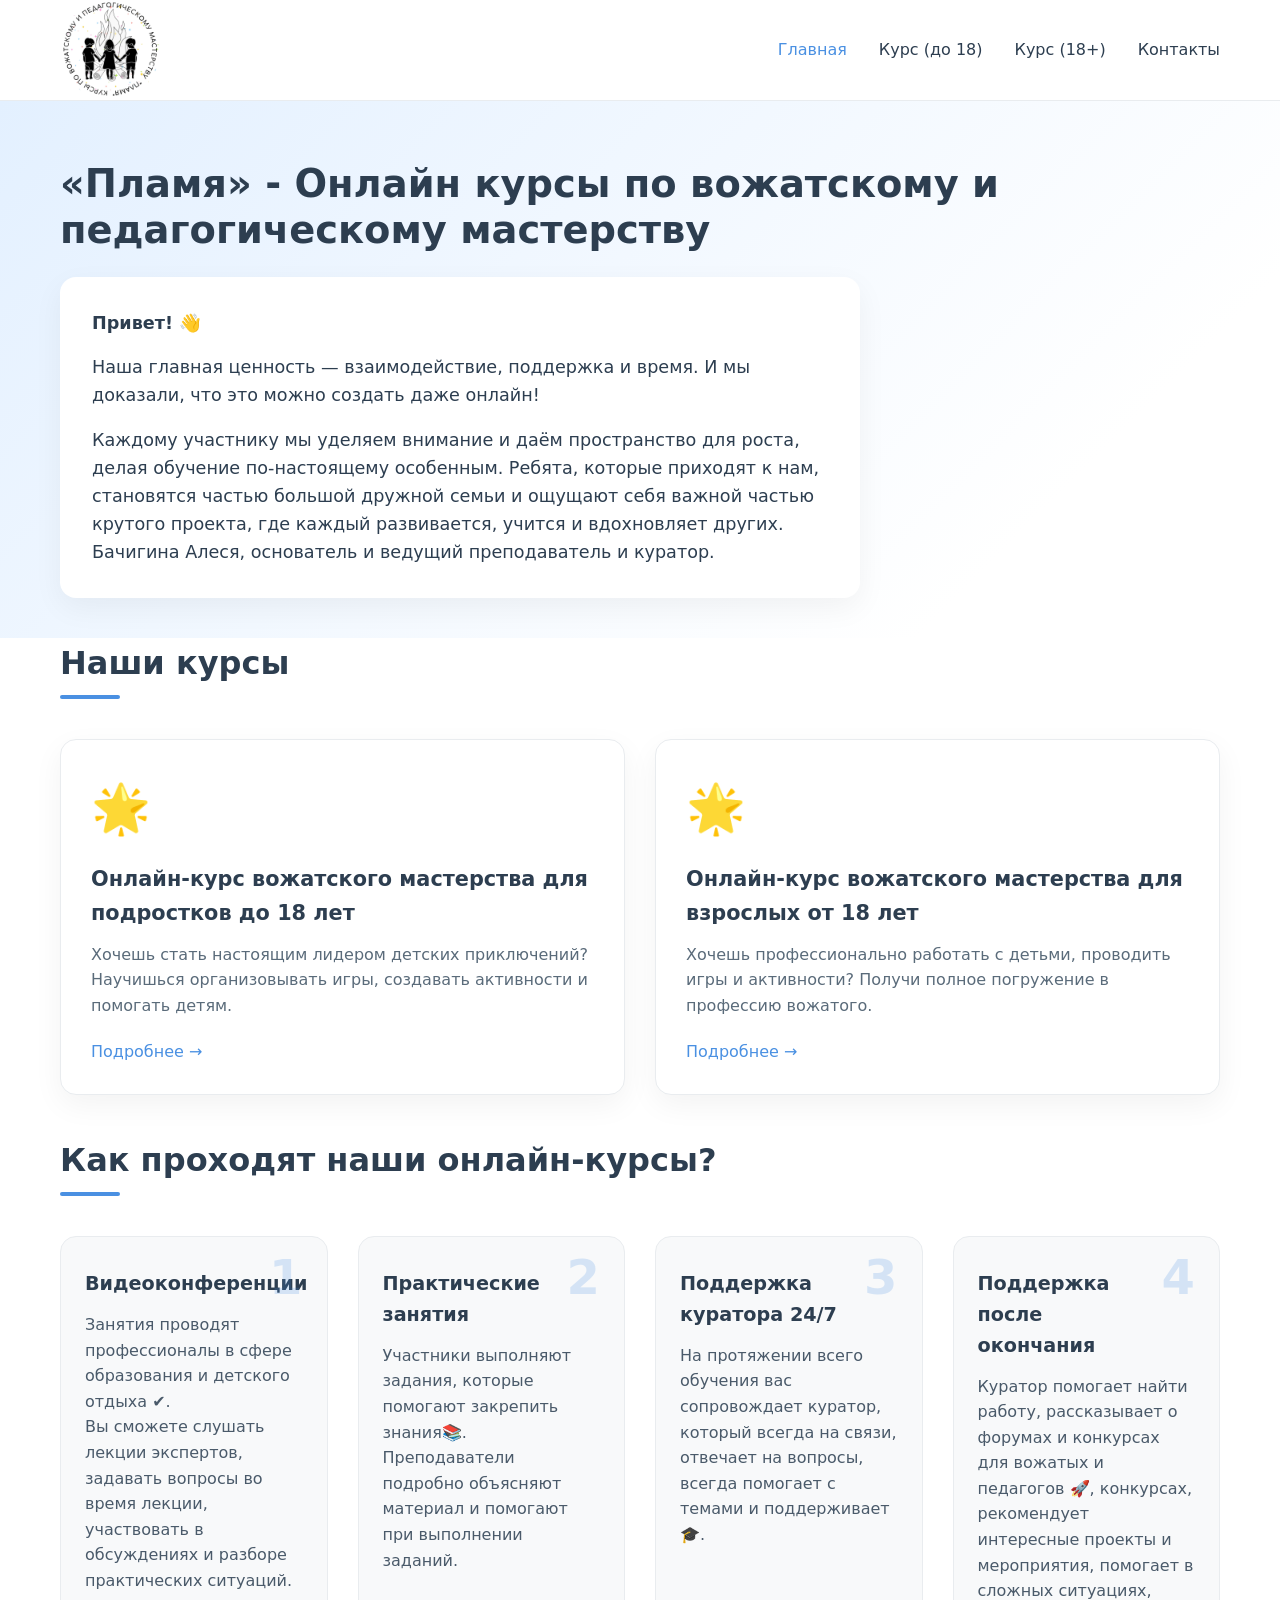
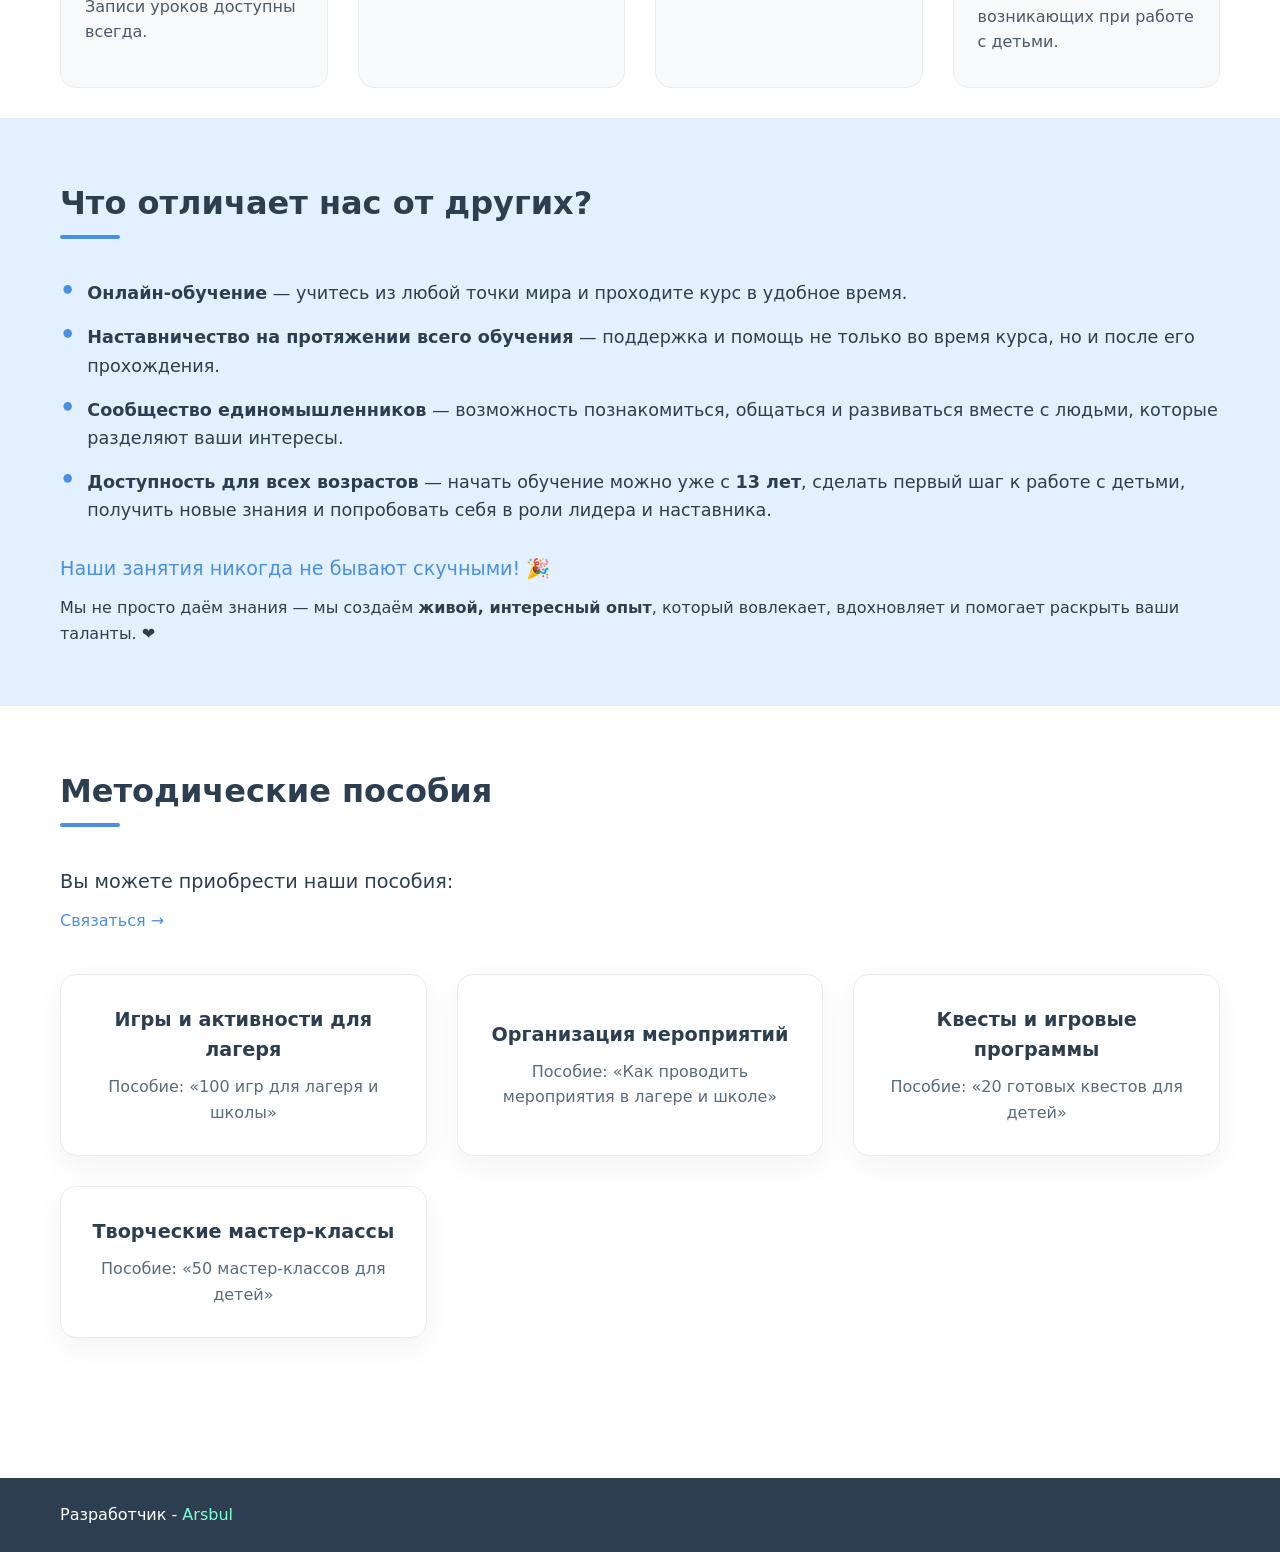
==== index.html @ 879724e6 "First version" ====
<!DOCTYPE html>
<html lang="ru">

<head>
    <meta charset="UTF-8">
    <meta name="viewport" content="width=device-width, initial-scale=1.0">
    <title>Вожатское мастерство — онлайн-курсы</title>
    <link rel="stylesheet" href="css/style.css">
</head>

<body>
    <header class="header">
        <div class="container header__container">

            <img class="logo" src="media/logo.png">

            <nav class="nav">
                <button class="nav__toggle" aria-label="Открыть меню"><img src="media/menu.svg"></button>
                <ul class="nav__list">
                    <li><a href="index.html" class="nav__link active">Главная</a></li>
                    <li><a href="teen.html" class="nav__link">Курс (до 18)</a></li>
                    <li><a href="adult.html" class="nav__link">Курс (18+)</a></li>
                    <li><a href="contacts.html" class="nav__link">Контакты</a></li>
                </ul>
            </nav>
        </div>
    </header>

    <main>
        <section class="hero">
            <div class="container">
                <h1 class="hero__title">«Пламя» - Онлайн курсы по вожатскому и педагогическому мастерству</h1>
                <div class="hero__text">
                    <p><b>Привет! 👋</b></p>
                    <p>Наша главная ценность — взаимодействие, поддержка и время. И мы доказали, что это можно создать
                        даже онлайн!</p>
                    <p>Каждому участнику мы уделяем внимание и даём пространство для роста, делая обучение по-настоящему
                        особенным. Ребята, которые приходят к нам, становятся частью большой дружной семьи и ощущают
                        себя важной частью крутого проекта, где каждый развивается, учится и вдохновляет других.
                        Бачигина Алеся, основатель и ведущий преподаватель и куратор.</p>
                </div>
            </div>
        </section>

        <section class="courses">
            <div class="container">
                <h2 class="section-title">Наши курсы</h2>
                <div class="cards">


                    <div class="card">
                        <div class="card__emoji">🌟</div>
                        <h3 class="card__title">Онлайн-курс вожатского мастерства для подростков до 18 лет</h3>
                        <p class="card__desc">Хочешь стать настоящим лидером детских приключений? Научишься
                            организовывать игры, создавать активности и помогать детям.</p>
                        <a href="teen.html" class="card__link card__more">Подробнее →</a>
                    </div>




                    <div class="card">
                        <div class="card__emoji">🌟</div>
                        <h3 class="card__title">Онлайн-курс вожатского мастерства для взрослых от 18 лет</h3>
                        <p class="card__desc">Хочешь профессионально работать с детьми, проводить игры и активности?
                            Получи полное погружение в профессию вожатого.</p>
                        <a href="adult.html" class="card__link card__more">Подробнее →</a>
                    </div>

                </div>
            </div>
        </section>

        <section class="how-it-works">
            <div class="container">
                <h2 class="section-title">Как проходят наши онлайн-курсы?</h2>
                <div class="features">
                    <div class="feature">
                        <div class="feature__number">1</div>
                        <h3>Видеоконференции</h3>
                        <p>Занятия проводят профессионалы в сфере образования и детского отдыха ✔️. <br>Вы сможете слушать лекции экспертов, задавать вопросы во время лекции, участвовать в
                            обсуждениях и разборе практических ситуаций. <br>Записи уроков доступны всегда.</p>
                    </div>
                    <div class="feature">
                        <div class="feature__number">2</div>
                        <h3>Практические занятия</h3>
                        <p>Участники выполняют задания, которые помогают закрепить знания📚. Преподаватели подробно
                            объясняют материал и помогают при выполнении заданий.</p>
                    </div>
                    <div class="feature">
                        <div class="feature__number">3</div>
                        <h3>Поддержка куратора 24/7</h3>
                        <p>На протяжении всего обучения вас сопровождает куратор, который всегда на связи, отвечает на вопросы, всегда помогает
                            с темами и поддерживает 🎓.</p>
                    </div>
                    <div class="feature">
                        <div class="feature__number">4</div>
                        <h3>Поддержка после окончания</h3>
                        <p>Куратор помогает найти работу, рассказывает о форумах и конкурсах для вожатых и педагогов 🚀, конкурсах, рекомендует интересные проекты и мероприятия,
                            помогает в сложных ситуациях, возникающих при работе с детьми.</p>
                    </div>
                </div>
            </div>
        </section>

        <section class="differences">
            <div class="container">
                <h2 class="section-title">Что отличает нас от других?</h2>
                <ul class="differences__list">
                    <li><span><b>Онлайн-обучение</b> — учитесь из любой точки мира и проходите курс в удобное время.</span></li>
                    <li><span><b>Наставничество на протяжении всего обучения</b> — поддержка и помощь не только во время курса, но и
                        после его прохождения.</span></li>
                    <li><span><b>Сообщество единомышленников</b> — возможность познакомиться, общаться и развиваться вместе с людьми,
                        которые разделяют ваши интересы.</span></li>
                    <li><span><b>Доступность для всех возрастов</b> — начать обучение можно уже с <b>13 лет</b>, сделать первый шаг к работе
                        с детьми, получить новые знания и попробовать себя в роли лидера и наставника.</span></li>
                </ul>
                <p class="differences__note">Наши занятия никогда не бывают скучными! 🎉</p>
                <p>Мы не просто даём знания — мы создаём <b>живой, интересный опыт</b>, который вовлекает, вдохновляет и
                    помогает раскрыть ваши таланты. ❤️</p>
            </div>
        </section>

        <section class="materials" id="materials">
            <div class="container">
                <h2 class="section-title">Методические пособия</h2>
                <p class="materials__subtitle">Вы можете приобрести наши пособия:</p>
                <p class="materials__contact"><a href="contacts.html">Связаться →</a></p>
                <div class="cards materials__cards">
                    <div class="card material-card">
                        <h3>Игры и активности для лагеря</h3>
                        <p>Пособие: «100 игр для лагеря и школы»</p>
                    </div>
                    <div class="card material-card">
                        <h3>Организация мероприятий</h3>
                        <p>Пособие: «Как проводить мероприятия в лагере и школе»</p>
                    </div>
                    <div class="card material-card">
                        <h3>Квесты и игровые программы</h3>
                        <p>Пособие: «20 готовых квестов для детей»</p>
                    </div>
                    <div class="card material-card">
                        <h3>Творческие мастер-классы</h3>
                        <p>Пособие: «50 мастер-классов для детей»</p>
                    </div>
                </div>
            </div>
        </section>
    </main>

    <footer class="footer">
        <div class="container">
            <a href="https://t.me/Jvm_alters">Разработчик - <span>Arsbul</span></a>
            <!-- <p>© 2026 Пламя. Все права защищены.</p> -->
        </div>
    </footer>

    <script src="js/script.js"></script>
</body>

</html>
---- css/style.css ----
/* style.css */
:root {
    --color-bg: #ffffff;
    --color-text: #2d3e50;
    --color-primary: #4a90e2;
    --color-primary-light: #e3f0ff;
    --color-secondary: #7b68ee;
    --color-accent: #ffb347;
    --color-gray: #f8f9fa;
    --color-border: #e9ecef;
    --shadow: 0 10px 30px rgba(0, 0, 0, 0.05);
    --radius: 16px;
    --font-main: system-ui, -apple-system, 'Segoe UI', Roboto, 'Helvetica Neue', sans-serif;
}

* {
    margin: 0;
    padding: 0;
    box-sizing: border-box;
    -webkit-tap-highlight-color: transparent;
}

body {
    font-family: var(--font-main);
    color: var(--color-text);
    line-height: 1.6;
    background-color: var(--color-bg);
}

.container {
    max-width: 1200px;
    margin: 0 auto;
    padding: 0 20px;
}

/* Header */
.header {
    background-color: rgba(255, 255, 255, 0.95);
    backdrop-filter: blur(10px);
    border-bottom: 1px solid var(--color-border);
    position: sticky;
    top: 0;
    z-index: 100;
}

.header__container {
    display: flex;
    justify-content: space-between;
    align-items: center;
    /* height: 70px; */
}

.logo {
    width: 100px;
}

/* .logo img {
    
}
.logo p {
    font-weight: 700;
    font-size: 1.4rem;
    letter-spacing: 1px;
    color: var(--color-primary);
} */
.nav {
    display: flex;
    flex-direction: column;
    align-items: center;
}
.nav__list {
    display: flex;
    align-items: center;
    gap: 2rem;
    list-style: none;
}

.nav__link {
    text-decoration: none;
    color: var(--color-text);
    font-weight: 500;
    transition: color 0.2s;
}

.nav__link:hover,
.nav__link.active {
    color: var(--color-primary);
}

.nav__toggle {
    display: none;
    background: none;
    border: none;
    font-size: 1.8rem;
    cursor: pointer;
    color: var(--color-text);
}
.nav__toggle img {
    width: 40px;
}
/* Hero section */
.hero {
    padding: 60px 0 40px;
    background: linear-gradient(135deg, var(--color-primary-light) 0%, #fff 80%);
}

.hero__title {
    font-size: 2.4rem;
    font-weight: 600;
    line-height: 1.2;
    margin-bottom: 24px;
    color: var(--color-text);
}

.hero__text {
    font-size: 1.1rem;
    max-width: 800px;
    background: white;
    padding: 32px;
    border-radius: var(--radius);
    box-shadow: var(--shadow);
}

.hero__text p {
    margin-bottom: 16px;
}

.hero__text p:last-child {
    margin-bottom: 0;
}

/* Section titles */
.section-title {
    font-size: 2rem;
    font-weight: 600;
    margin-bottom: 40px;
    position: relative;
    padding-bottom: 10px;
}

.section-title::after {
    content: '';
    position: absolute;
    bottom: 0;
    left: 0;
    width: 60px;
    height: 4px;
    background: var(--color-primary);
    border-radius: 2px;
}

/* Cards (общие) */
.cards {
    display: grid;
    grid-template-columns: repeat(auto-fit, minmax(300px, 1fr));
    gap: 30px;
    margin: 40px 0;
}

.card {
    background: white;
    border-radius: var(--radius);
    padding: 30px;
    box-shadow: var(--shadow);
    transition: transform 0.3s, box-shadow 0.3s;
    border: 1px solid var(--color-border);
    display: flex;
    justify-content: center;
    flex-direction: column;
}

.card:hover {
    transform: translateY(-5px);
    box-shadow: 0 20px 40px rgba(0, 0, 0, 0.08);
}

.card__emoji {
    font-size: 3rem;
    margin-bottom: 16px;
}

.card__title {
    font-size: 1.3rem;
    margin-bottom: 12px;
    font-weight: 600;
}

.card__desc {
    color: #5a6b7a;
    margin-bottom: 20px;
    flex: 1;
}
.card__link {
    text-decoration: none;
    color: unset;
    
}
.card__link:hover {
    text-decoration: none;
    color: unset;
}
.card__more {
    color: var(--color-primary);
    text-decoration: none;
    font-weight: 500;
    display: inline-flex;
    align-items: center;
    gap: 4px;
}

/* .card__more:hover {
    text-decoration: underline;
} */

/* Features (как проходят курсы) */
.features {
    display: grid;
    grid-template-columns: repeat(auto-fit, minmax(240px, 1fr));
    gap: 30px;
    margin: 30px 0;
}

.feature {
    background: var(--color-gray);
    padding: 32px 24px;
    border-radius: var(--radius);
    position: relative;
    border: 1px solid var(--color-border);
}

.feature__number {
    font-size: 3rem;
    font-weight: 700;
    color: var(--color-primary);
    opacity: 0.2;
    position: absolute;
    top: 16px;
    right: 24px;
    line-height: 1;
}

.feature h3 {
    font-size: 1.2rem;
    margin-bottom: 12px;
    font-weight: 600;
    padding-right: 3rem;
}

.feature p {
    color: #4a5a6a;
}

/* Differences */
.differences {
    background-color: var(--color-primary-light);
    padding: 60px 0;
}

.differences__list {
    list-style: none;
    margin: 20px 0 30px;
}

.differences__list li {
    margin-bottom: 16px;
    font-size: 1.1rem;
    display: flex;
    align-items: flex-start;
    gap: 12px;
}

.differences__list li::before {
    content: "•";
    color: var(--color-primary);
    font-weight: bold;
    font-size: 1.5rem;
    line-height: 1;
}

.differences__note {
    font-size: 1.2rem;
    font-weight: 500;
    margin: 30px 0 10px;
    color: var(--color-primary);
}

/* Materials */
.materials {
    padding: 60px 0;
}

.materials__subtitle {
    font-size: 1.2rem;

}

.material-card {
    text-align: center;
}

.material-card h3 {
    font-size: 1.2rem;
    margin-bottom: 8px;
}

.material-card p {
    color: #5a6b7a;
    /* margin-bottom: 20px; */
}
.materials .materials__contact {
    color: var(--color-primary);

    font-weight: 500;
    /* display: inline-flex; */
    align-items: center;
    /* gap: 4px; */

    margin: 10px 0 30px 0;
} 
.materials .materials__contact a {
    text-decoration: none;
    color: unset;
}
.price {
    font-size: 1.4rem;
    font-weight: 600;
    color: var(--color-primary);
    margin-bottom: 20px;
    display: block;
}

.btn {
    display: inline-block;
    padding: 10px 24px;
    background: var(--color-primary);
    color: white;
    text-decoration: none;
    border-radius: 40px;
    font-weight: 500;
    border: none;
    cursor: pointer;
    transition: background 0.2s;
    border: 1px solid var(--color-primary);
}

.btn:hover {
    background: #3a7bc8;
}

.btn--outline {
    background: transparent;
    color: var(--color-primary);
}

.btn--outline:hover {
    background: var(--color-primary);
    color: white;
}

.btn:disabled {
    opacity: 0.5;
    pointer-events: none;
}

/* Страницы курсов */
.course-page {
    padding: 60px 0;
}

.course-page__title {
    font-size: 2.4rem;
    margin-bottom: 30px;
    color: var(--color-text);
}

.course-page__content {
    background: white;
    border-radius: var(--radius);
    padding: 40px;
    box-shadow: var(--shadow);
    margin-bottom: 40px;
}
.course-page__content .content-topic {
    margin-bottom: 25px;
}

.course-page__content h2 {
    font-size: 1.8rem;
    margin: 30px 0 20px;
    color: var(--color-primary);
}

.course-page__content h2:first-of-type {
    margin-top: 0;
}

.course-page__content ol,
.course-page__content ul {
    margin-left: 20px;
    margin-bottom: 20px;
}

.course-page__content li {
    margin-bottom: 8px;
}

.course-page__closing {
    font-size: 1.2rem;
    font-weight: 500;
    margin-top: 30px;
    padding-top: 20px;
    border-top: 2px dashed var(--color-border);
}

.course-page__nav {
    display: flex;
    gap: 20px;
    flex-wrap: wrap;
}
/* Contats */
.contacts__title {
    position: relative;
    font-size: 2rem;
    margin: 30px 0 40px 0;
    font-weight: 600;
    color: var(--color-text);
}
.contacts__title:after {
    content: '';
    position: absolute;
    bottom: 0;
    left: 0;
    width: 60px;
    height: 4px;
    background: var(--color-primary);
    border-radius: 2px;
}
.contacts__buttons {
    display: flex;
    flex-direction: column;
    /* align-items: center; */
    gap: 20px;
    margin: 20px 0 50% 0;
}
.contacts__buttons h2 {
    font-weight: 500;
    font-size: 1.4rem;
}
.contacts__buttons a {
    display: flex;
    flex-direction: row;
    justify-content: center;
    align-items: center;
    padding: 15px 20px;
    min-width: 30%;
    width: max-content;
    text-decoration: none;
    color: unset;
    border-radius: 8px;
    gap: 10px;
    font-size: 18px;
}
.contacts__buttons a img {
    width: 35px;
    height: 35px;
}
.contacts__buttons a p {

}
.contacts__buttons .button-vk {
    background-color: #0077FF;
    color: white;

}
.contacts__buttons .button-phone {
    background-color: #C4C4C4;
}

/* Footer */
.footer {
    background: var(--color-text);
    color: white;
    padding: 24px 0;
    text-align: center;
    margin-top: 40px;
}
.footer .container {
    display: flex;
    
}
.footer .container a {
    color: unset;
    text-decoration: none;
}
.footer .container span {
    color: aquamarine;
}


@media (max-width: 768px) {
    .header__container {
        height: auto;
        padding: 15px 20px;
        flex-wrap: wrap;
    }
    .contacts__buttons a {
        width: 90%;
    }
    .nav__toggle {
        display: block;
    }

    .nav__list {
        display: none;
        flex-direction: column;
        width: 100%;
        gap: 0.5rem;
        padding: 20px 0;
    }

    .nav__list.active {
        display: flex;
    }

    .nav__link {
        display: block;
        padding: 10px 0;
    }

    .hero__title {
        font-size: 2rem;
    }

    .hero__text {
        padding: 20px;
    }

    .section-title {
        font-size: 1.8rem;
    }

    .cards {
        grid-template-columns: 1fr;
    }

    .features {
        grid-template-columns: 1fr;
    }

    .course-page__title {
        font-size: 2rem;
    }

    .course-page__content {
        padding: 25px;
    }
}

@media (max-width: 480px) {
    .hero__title {
        font-size: 1.6rem;
    }

    .hero__text {
        font-size: 1rem;
    }

    .section-title {
        font-size: 1.5rem;
    }
}
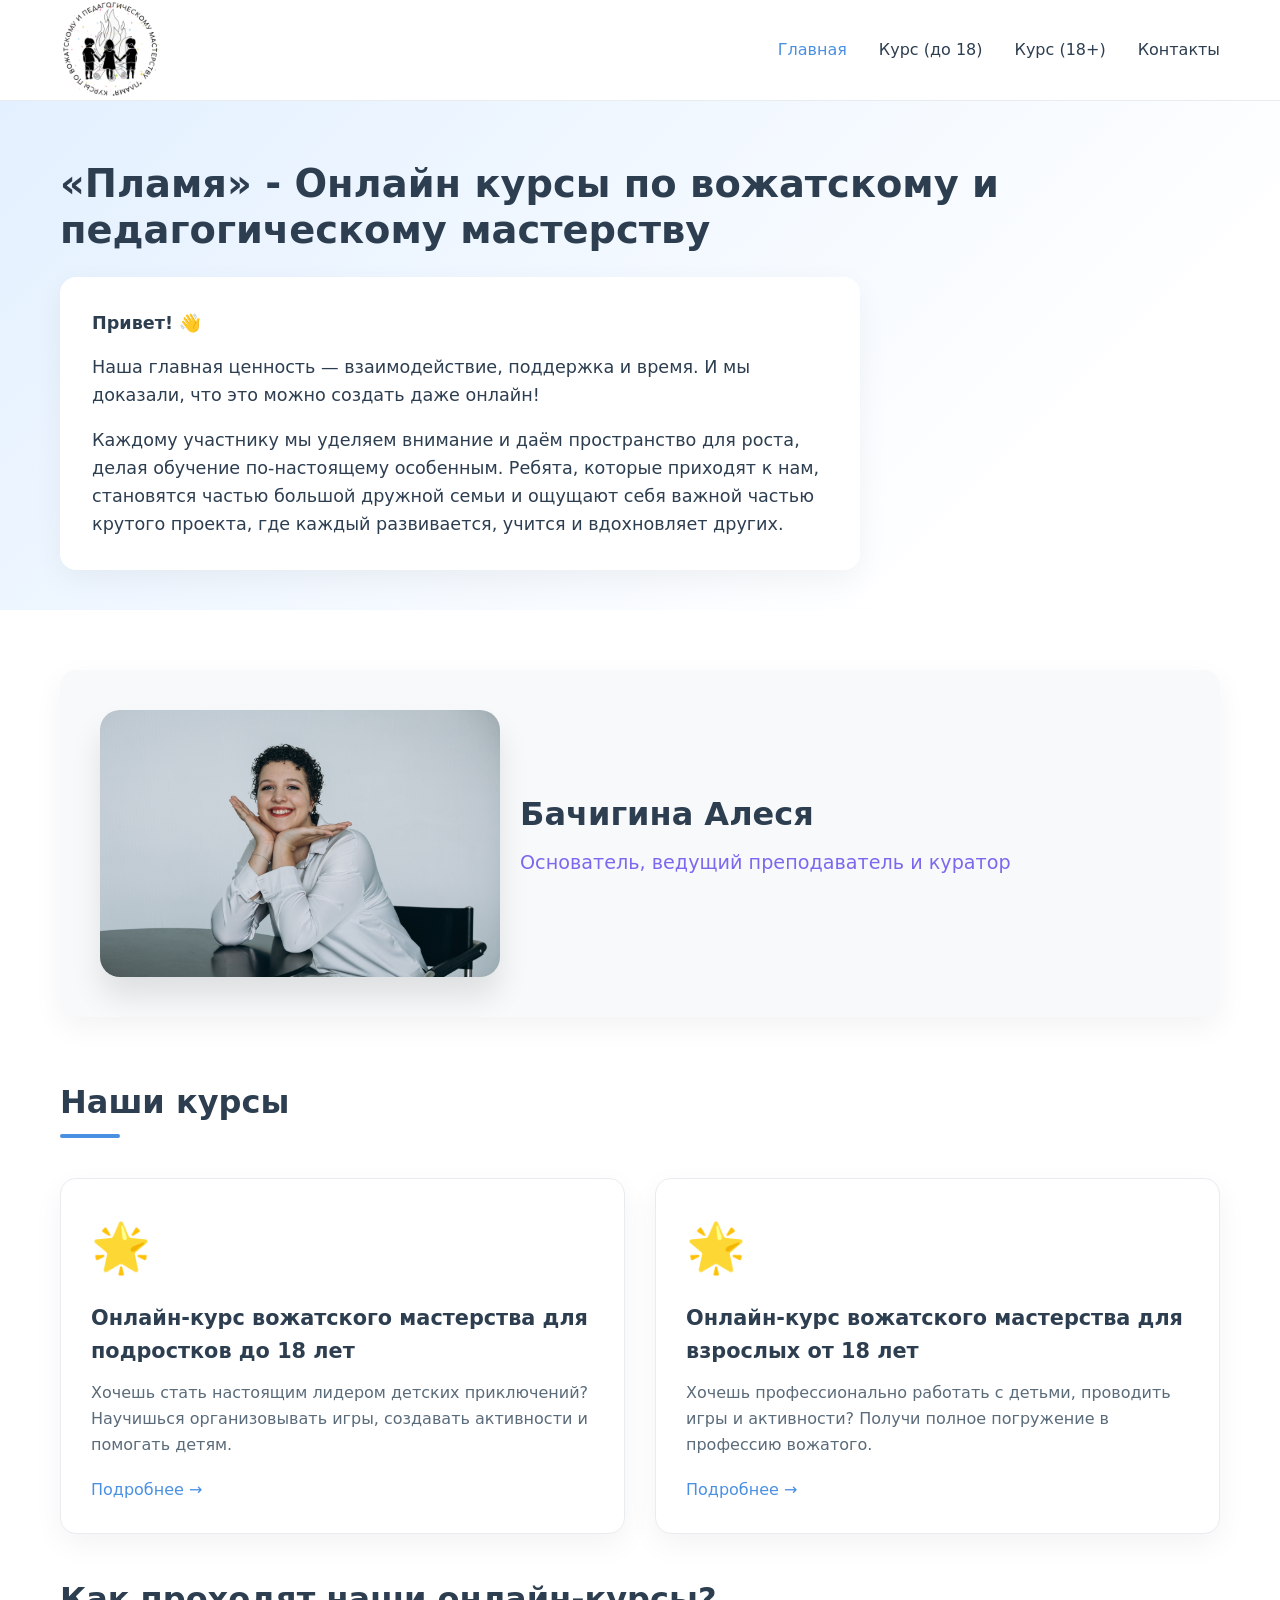
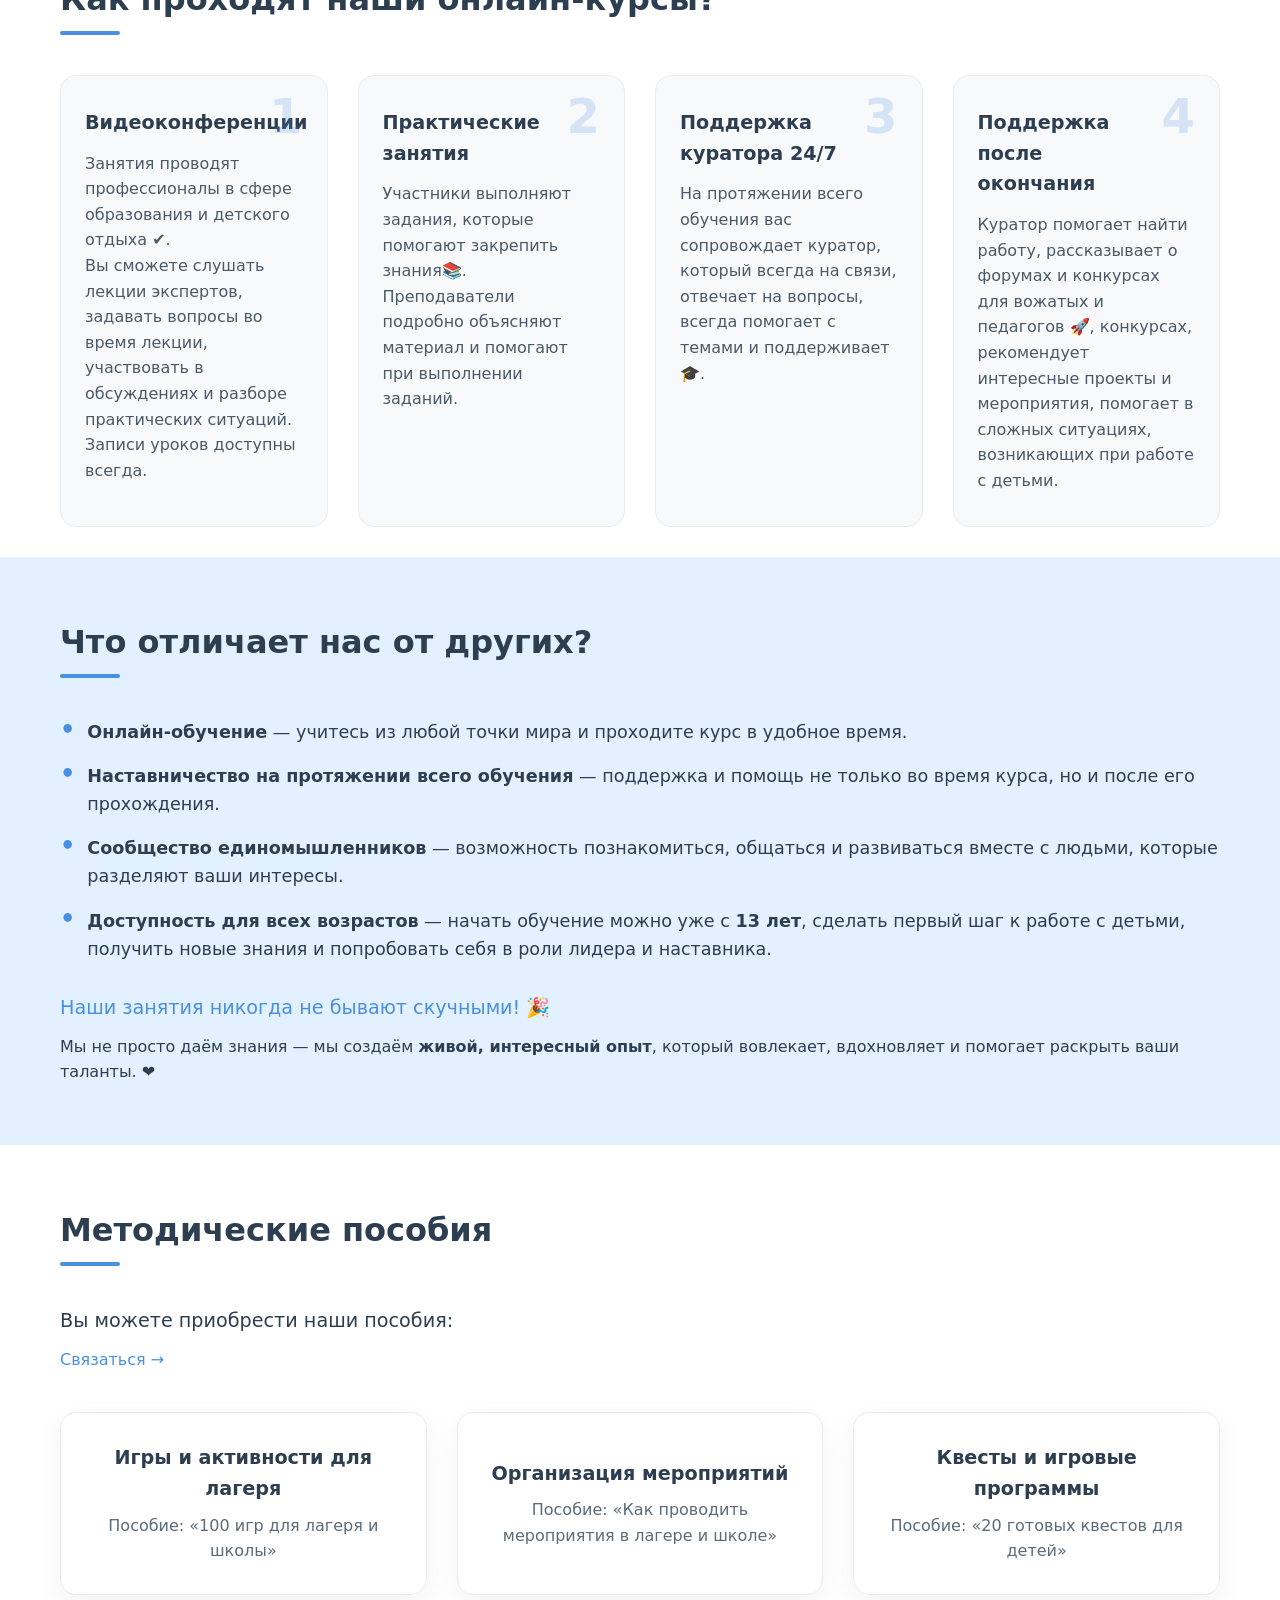
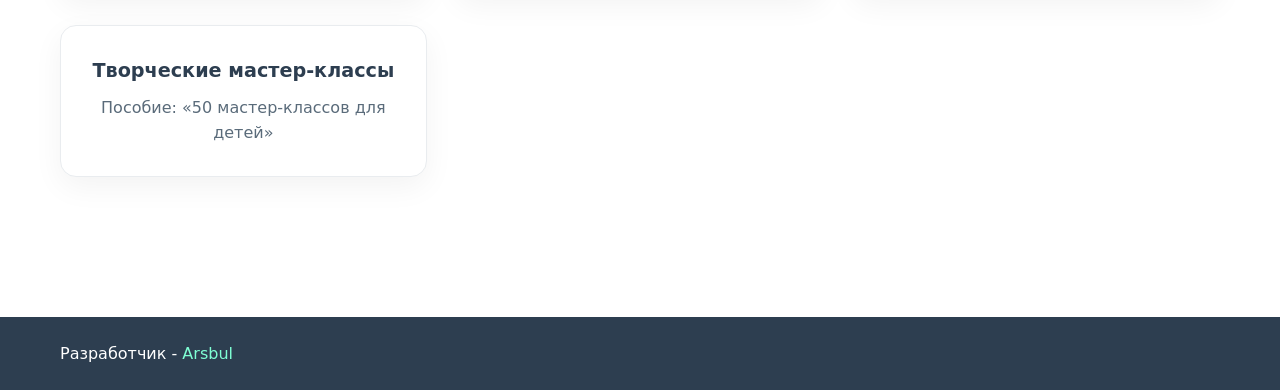
==== commit 4e2b067a: "Add photo, text edit" ====
--- a/index.html
+++ b/index.html
@@ -5,6 +5,7 @@
     <meta charset="UTF-8">
     <meta name="viewport" content="width=device-width, initial-scale=1.0">
     <title>Вожатское мастерство — онлайн-курсы</title>
+    <link rel="icon" href="/media/logo_icon.ico" type="image/x-icon">
     <link rel="stylesheet" href="css/style.css">
 </head>
 
@@ -37,11 +38,26 @@
                     <p>Каждому участнику мы уделяем внимание и даём пространство для роста, делая обучение по-настоящему
                         особенным. Ребята, которые приходят к нам, становятся частью большой дружной семьи и ощущают
                         себя важной частью крутого проекта, где каждый развивается, учится и вдохновляет других.
-                        Бачигина Алеся, основатель и ведущий преподаватель и куратор.</p>
+                    </p>
+                    <!-- <p>
+                        Бачигина Алеся, основатель и ведущий преподаватель и куратор.
+                    </p> -->
                 </div>
             </div>
         </section>
-
+        <section class="founder">
+            <div class="container">
+                <div class="founder-card">
+                    <div class="founder-photo">
+                        <img src="media/founder.jpg">
+                    </div>
+                    <div class="founder-info">
+                        <h2>Бачигина Алеся</h2>
+                        <p class="founder-title">Основатель, ведущий преподаватель и куратор</p>
+                    </div>
+                </div>
+            </div>
+        </section>
         <section class="courses">
             <div class="container">
                 <h2 class="section-title">Наши курсы</h2>
@@ -78,7 +94,8 @@
                     <div class="feature">
                         <div class="feature__number">1</div>
                         <h3>Видеоконференции</h3>
-                        <p>Занятия проводят профессионалы в сфере образования и детского отдыха ✔️. <br>Вы сможете слушать лекции экспертов, задавать вопросы во время лекции, участвовать в
+                        <p>Занятия проводят профессионалы в сфере образования и детского отдыха ✔️. <br>Вы сможете
+                            слушать лекции экспертов, задавать вопросы во время лекции, участвовать в
                             обсуждениях и разборе практических ситуаций. <br>Записи уроков доступны всегда.</p>
                     </div>
                     <div class="feature">
@@ -90,13 +107,15 @@
                     <div class="feature">
                         <div class="feature__number">3</div>
                         <h3>Поддержка куратора 24/7</h3>
-                        <p>На протяжении всего обучения вас сопровождает куратор, который всегда на связи, отвечает на вопросы, всегда помогает
+                        <p>На протяжении всего обучения вас сопровождает куратор, который всегда на связи, отвечает на
+                            вопросы, всегда помогает
                             с темами и поддерживает 🎓.</p>
                     </div>
                     <div class="feature">
                         <div class="feature__number">4</div>
                         <h3>Поддержка после окончания</h3>
-                        <p>Куратор помогает найти работу, рассказывает о форумах и конкурсах для вожатых и педагогов 🚀, конкурсах, рекомендует интересные проекты и мероприятия,
+                        <p>Куратор помогает найти работу, рассказывает о форумах и конкурсах для вожатых и педагогов 🚀,
+                            конкурсах, рекомендует интересные проекты и мероприятия,
                             помогает в сложных ситуациях, возникающих при работе с детьми.</p>
                     </div>
                 </div>
@@ -107,13 +126,17 @@
             <div class="container">
                 <h2 class="section-title">Что отличает нас от других?</h2>
                 <ul class="differences__list">
-                    <li><span><b>Онлайн-обучение</b> — учитесь из любой точки мира и проходите курс в удобное время.</span></li>
-                    <li><span><b>Наставничество на протяжении всего обучения</b> — поддержка и помощь не только во время курса, но и
-                        после его прохождения.</span></li>
-                    <li><span><b>Сообщество единомышленников</b> — возможность познакомиться, общаться и развиваться вместе с людьми,
-                        которые разделяют ваши интересы.</span></li>
-                    <li><span><b>Доступность для всех возрастов</b> — начать обучение можно уже с <b>13 лет</b>, сделать первый шаг к работе
-                        с детьми, получить новые знания и попробовать себя в роли лидера и наставника.</span></li>
+                    <li><span><b>Онлайн-обучение</b> — учитесь из любой точки мира и проходите курс в удобное
+                            время.</span></li>
+                    <li><span><b>Наставничество на протяжении всего обучения</b> — поддержка и помощь не только во время
+                            курса, но и
+                            после его прохождения.</span></li>
+                    <li><span><b>Сообщество единомышленников</b> — возможность познакомиться, общаться и развиваться
+                            вместе с людьми,
+                            которые разделяют ваши интересы.</span></li>
+                    <li><span><b>Доступность для всех возрастов</b> — начать обучение можно уже с <b>13 лет</b>, сделать
+                            первый шаг к работе
+                            с детьми, получить новые знания и попробовать себя в роли лидера и наставника.</span></li>
                 </ul>
                 <p class="differences__note">Наши занятия никогда не бывают скучными! 🎉</p>
                 <p>Мы не просто даём знания — мы создаём <b>живой, интересный опыт</b>, который вовлекает, вдохновляет и
--- a/css/style.css
+++ b/css/style.css
@@ -283,6 +283,63 @@
     margin: 30px 0 10px;
     color: var(--color-primary);
 }
+/* Founder */
+
+
+.founder {
+    margin: 60px 0;
+}
+
+.founder-card {
+    display: flex;
+    align-items: center;
+    gap: 20px;
+    background: var(--color-gray);
+    border-radius: var(--radius);
+    padding: 40px;
+    box-shadow: var(--shadow);
+    transition: transform 0.3s;
+}
+
+.founder-card:hover {
+    transform: translateY(-5px);
+}
+
+.founder-photo {
+    flex-shrink: 0;
+    width: 400px;
+    border-radius: 20px;
+    overflow: hidden;
+    box-shadow: 0 20px 30px rgba(0, 0, 0, 0.1);
+}
+
+.founder-photo img {
+    width: 100%;
+    height: auto;
+    display: block;
+    transition: transform 0.3s;
+}
+
+.founder-photo img:hover {
+    transform: scale(1.02);
+}
+
+.founder-info h2 {
+    font-size: 2rem;
+    font-weight: 700;
+    margin-bottom: 8px;
+    color: var(--color-text);
+}
+
+.founder-title {
+    font-size: 1.2rem;
+    color: var(--color-secondary);
+    margin-bottom: 20px;
+    font-weight: 500;
+}
+
+
+
 
 /* Materials */
 .materials {
@@ -554,6 +611,16 @@
     .course-page__content {
         padding: 25px;
     }
+    .founder-card {
+        flex-direction: column;
+        text-align: center;
+        padding: 30px;
+    }
+
+    .founder-photo {
+        width: 300px;
+        /* margin-bottom: 20px; */
+    }
 }
 
 @media (max-width: 480px) {
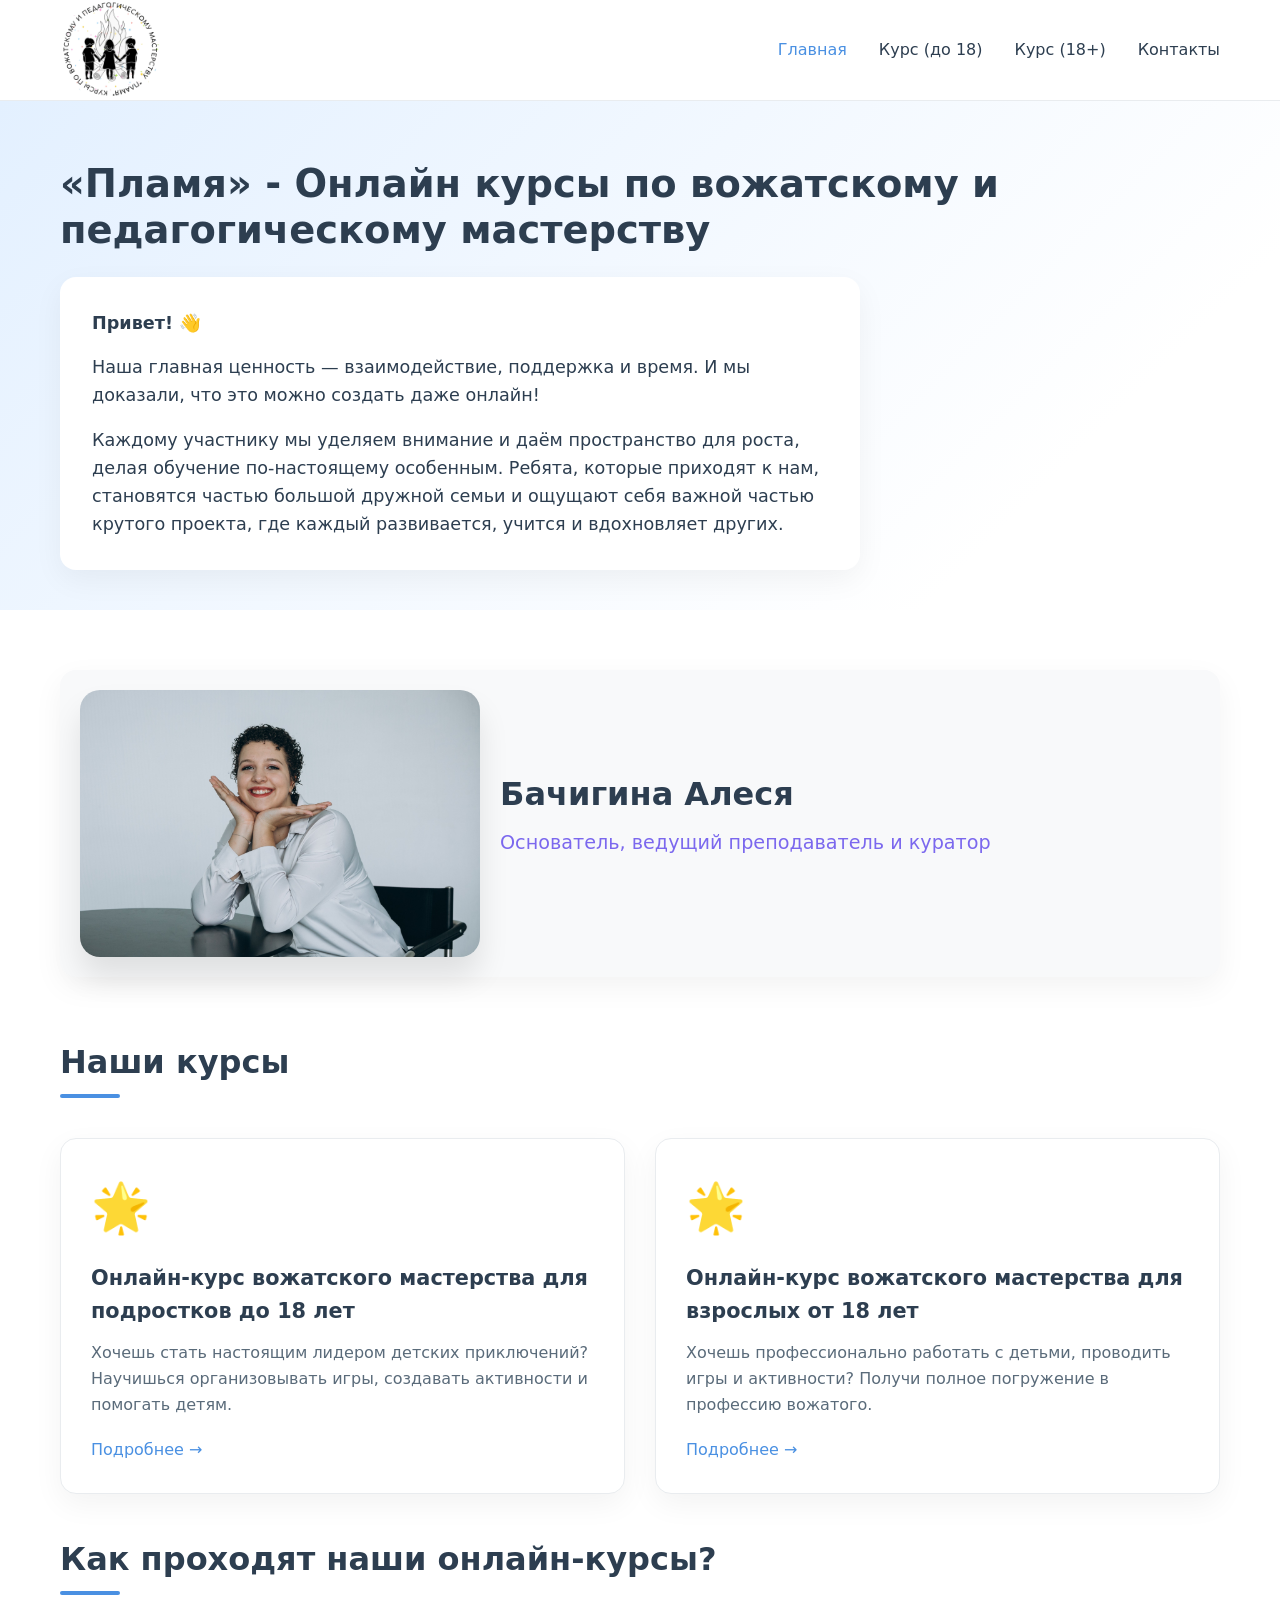
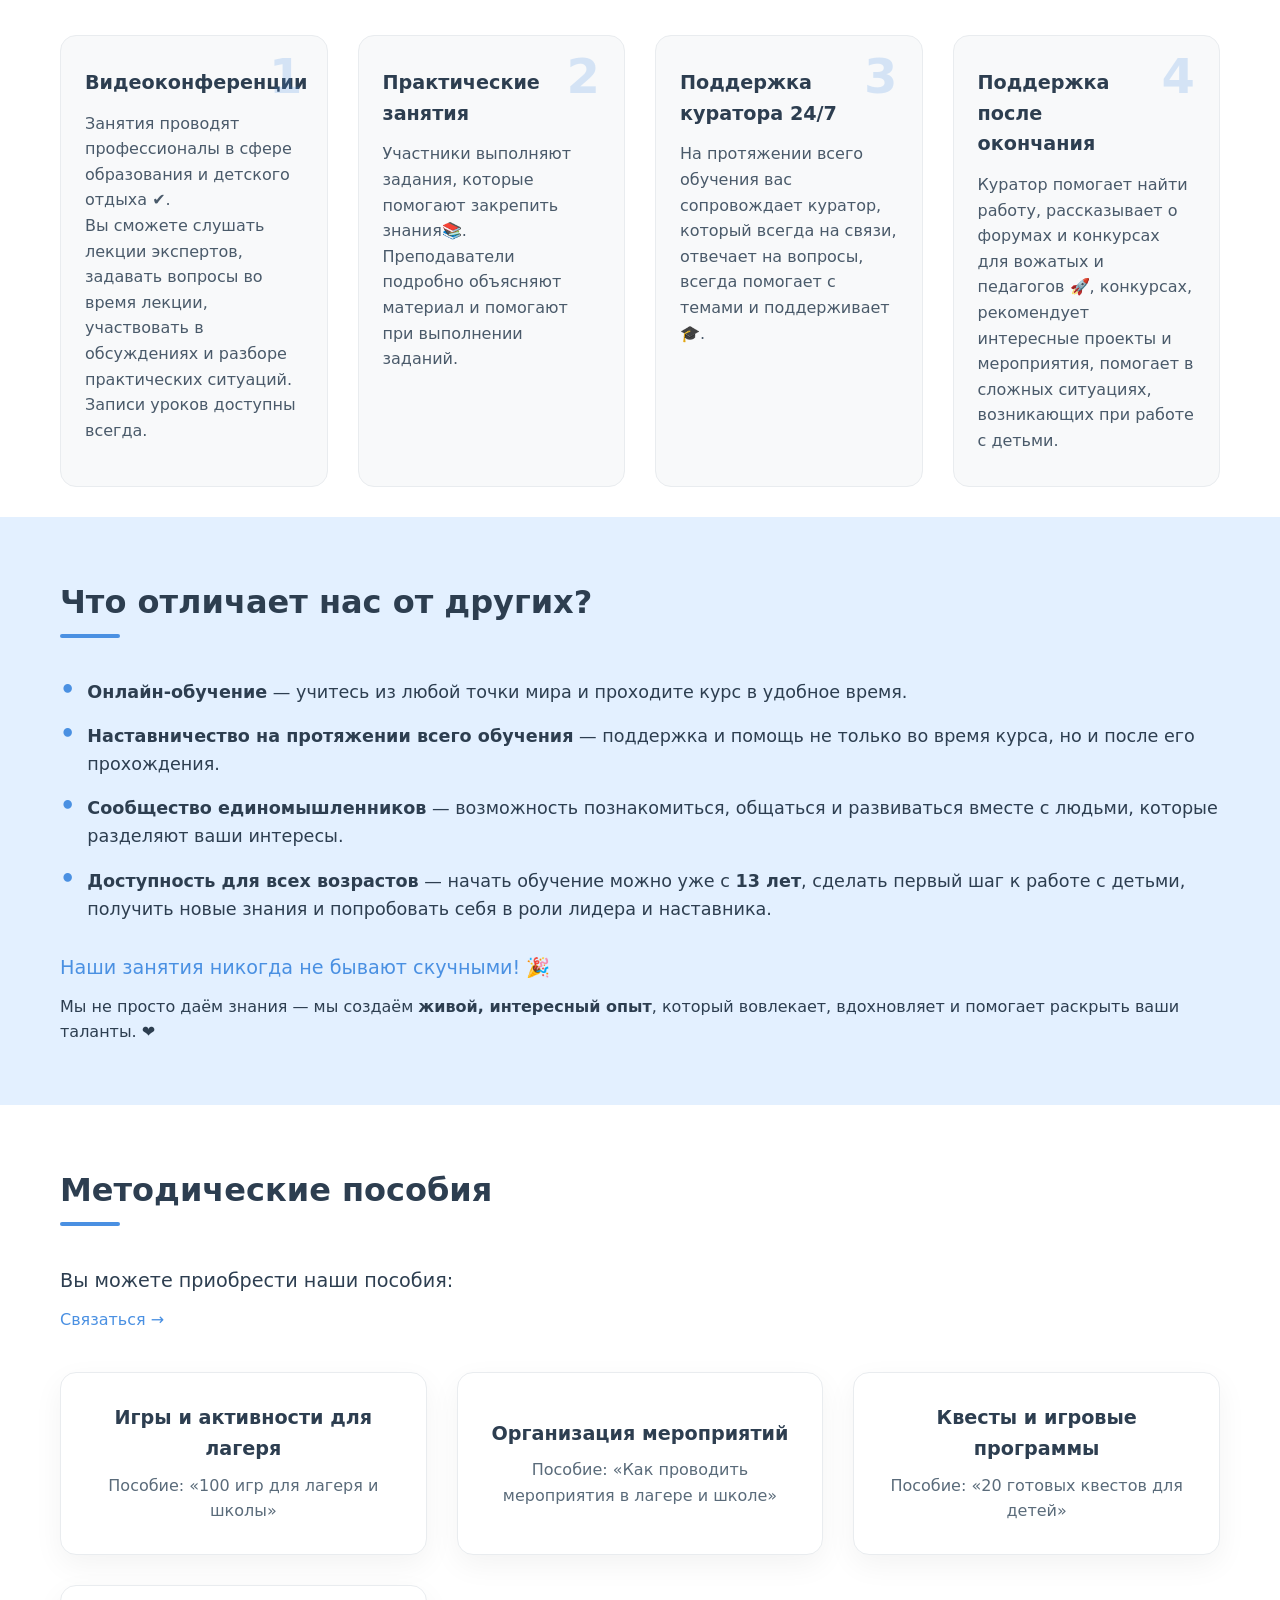
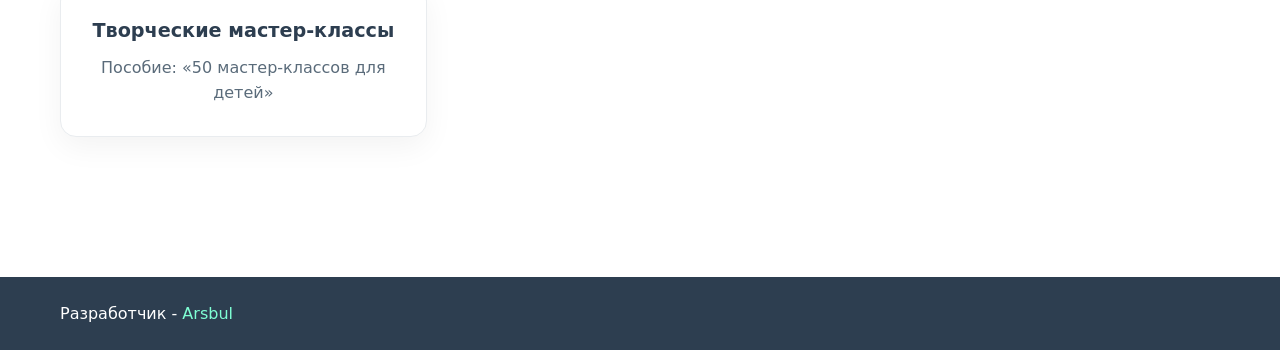
==== commit c80c05f5: "Title edit" ====
--- a/index.html
+++ b/index.html
@@ -4,8 +4,9 @@
 <head>
     <meta charset="UTF-8">
     <meta name="viewport" content="width=device-width, initial-scale=1.0">
-    <title>Вожатское мастерство — онлайн-курсы</title>
+    <title>«Пламя» - Онлайн курсы по вожатскому и педагогическому мастерству</title>
     <link rel="icon" href="/media/logo_icon.ico" type="image/x-icon">
+    
     <link rel="stylesheet" href="css/style.css">
 </head>
 
--- a/css/style.css
+++ b/css/style.css
@@ -296,7 +296,7 @@
     gap: 20px;
     background: var(--color-gray);
     border-radius: var(--radius);
-    padding: 40px;
+    padding: 20px;
     box-shadow: var(--shadow);
     transition: transform 0.3s;
 }
@@ -614,7 +614,7 @@
     .founder-card {
         flex-direction: column;
         text-align: center;
-        padding: 30px;
+        /* padding: 30px; */
     }
 
     .founder-photo {
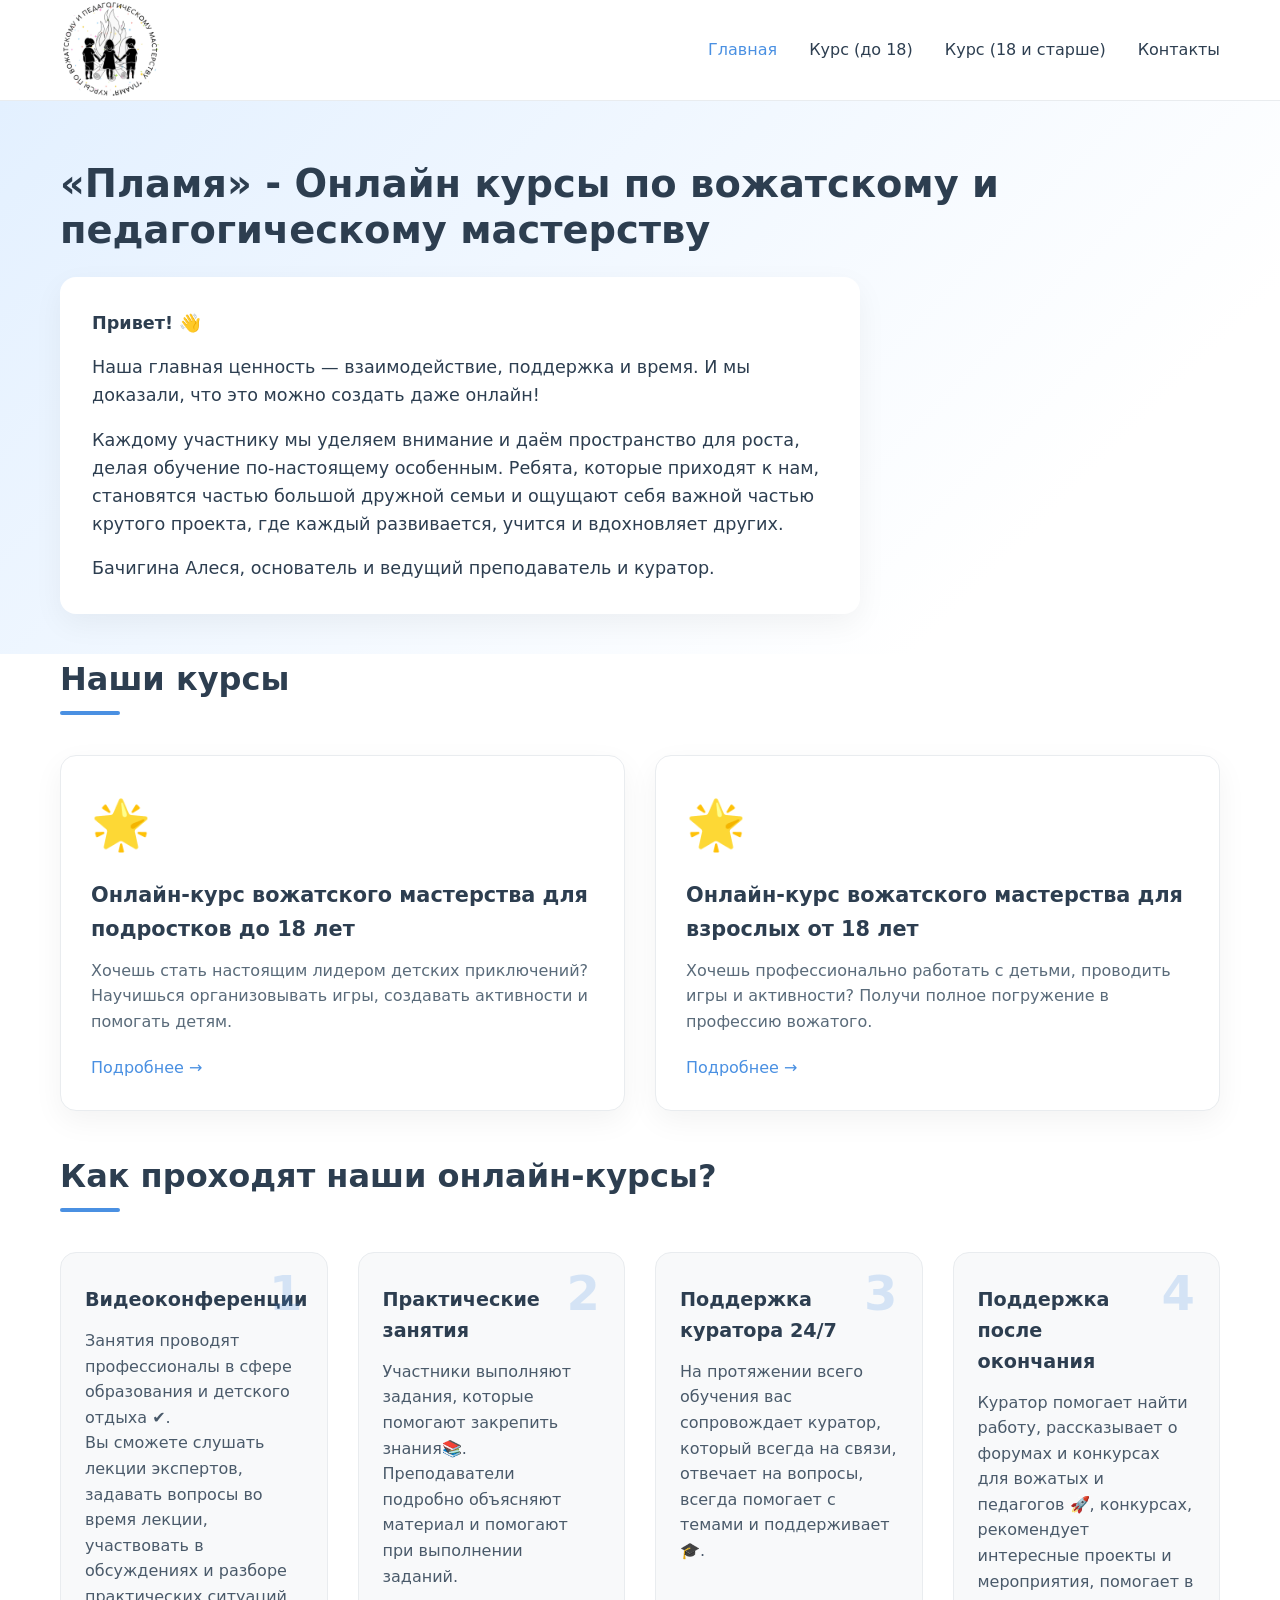
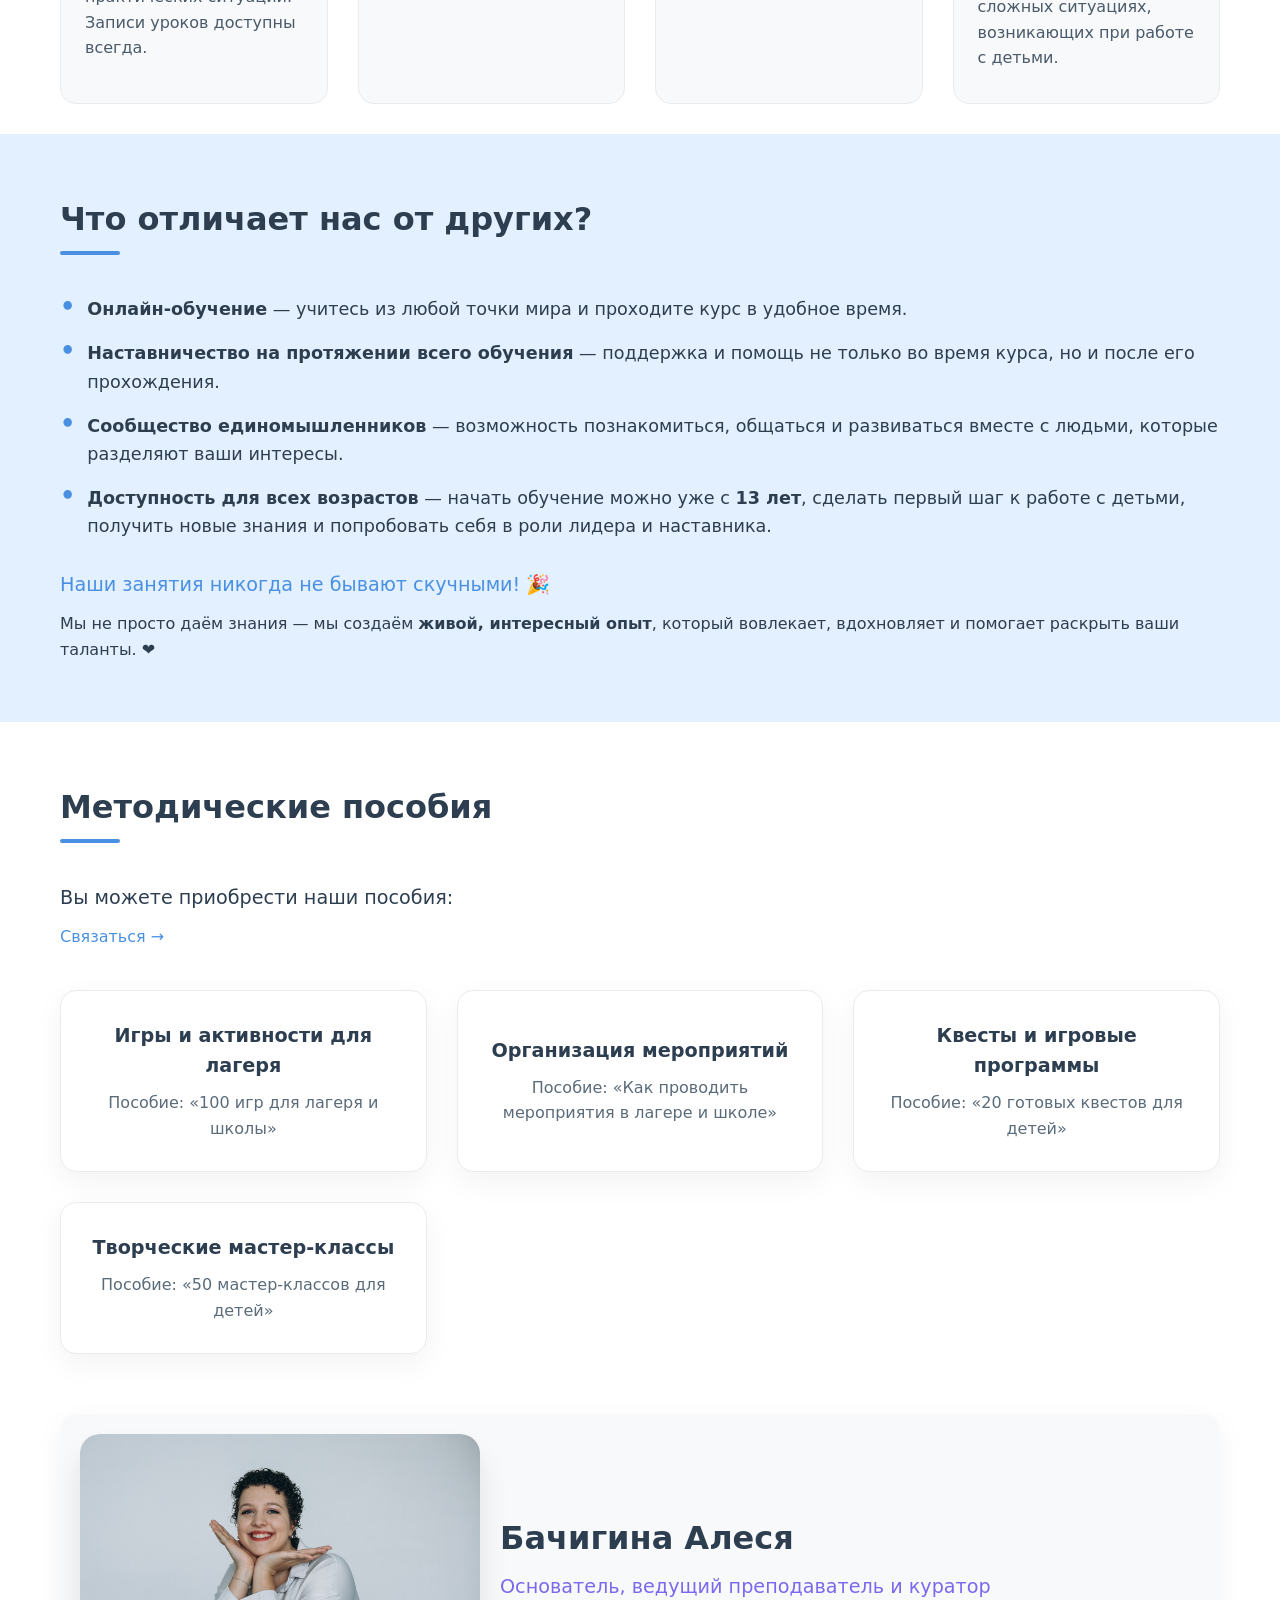
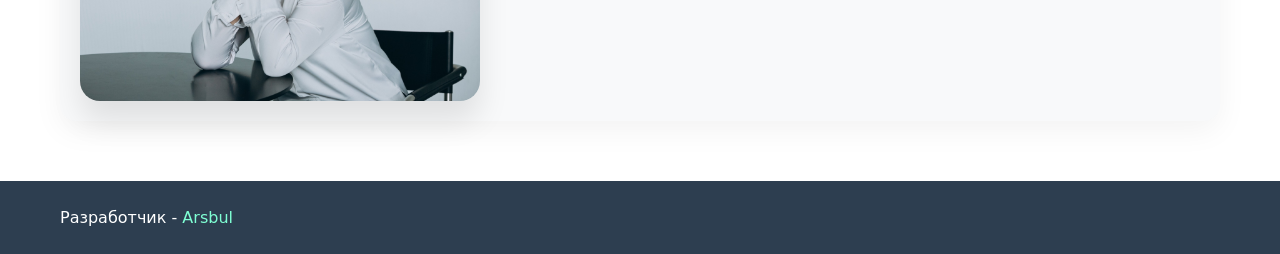
==== commit ae3bb1b0: "Some style and header edits" ====
--- a/index.html
+++ b/index.html
@@ -21,7 +21,7 @@
                 <ul class="nav__list">
                     <li><a href="index.html" class="nav__link active">Главная</a></li>
                     <li><a href="teen.html" class="nav__link">Курс (до 18)</a></li>
-                    <li><a href="adult.html" class="nav__link">Курс (18+)</a></li>
+                    <li><a href="adult.html" class="nav__link">Курс (18 и старше)</a></li>
                     <li><a href="contacts.html" class="nav__link">Контакты</a></li>
                 </ul>
             </nav>
@@ -40,25 +40,13 @@
                         особенным. Ребята, которые приходят к нам, становятся частью большой дружной семьи и ощущают
                         себя важной частью крутого проекта, где каждый развивается, учится и вдохновляет других.
                     </p>
-                    <!-- <p>
+                    <p>
                         Бачигина Алеся, основатель и ведущий преподаватель и куратор.
-                    </p> -->
+                    </p>
                 </div>
             </div>
         </section>
-        <section class="founder">
-            <div class="container">
-                <div class="founder-card">
-                    <div class="founder-photo">
-                        <img src="media/founder.jpg">
-                    </div>
-                    <div class="founder-info">
-                        <h2>Бачигина Алеся</h2>
-                        <p class="founder-title">Основатель, ведущий преподаватель и куратор</p>
-                    </div>
-                </div>
-            </div>
-        </section>
+
         <section class="courses">
             <div class="container">
                 <h2 class="section-title">Наши курсы</h2>
@@ -170,6 +158,19 @@
                 </div>
             </div>
         </section>
+        <section class="founder">
+            <div class="container">
+                <div class="founder-card">
+                    <div class="founder-photo">
+                        <img src="media/founder.jpg">
+                    </div>
+                    <div class="founder-info">
+                        <h2>Бачигина Алеся</h2>
+                        <p class="founder-title">Основатель, ведущий преподаватель и куратор</p>
+                    </div>
+                </div>
+            </div>
+        </section>
     </main>
 
     <footer class="footer">
--- a/css/style.css
+++ b/css/style.css
@@ -343,7 +343,7 @@
 
 /* Materials */
 .materials {
-    padding: 60px 0;
+    padding: 60px 0 0 0;
 }
 
 .materials__subtitle {
